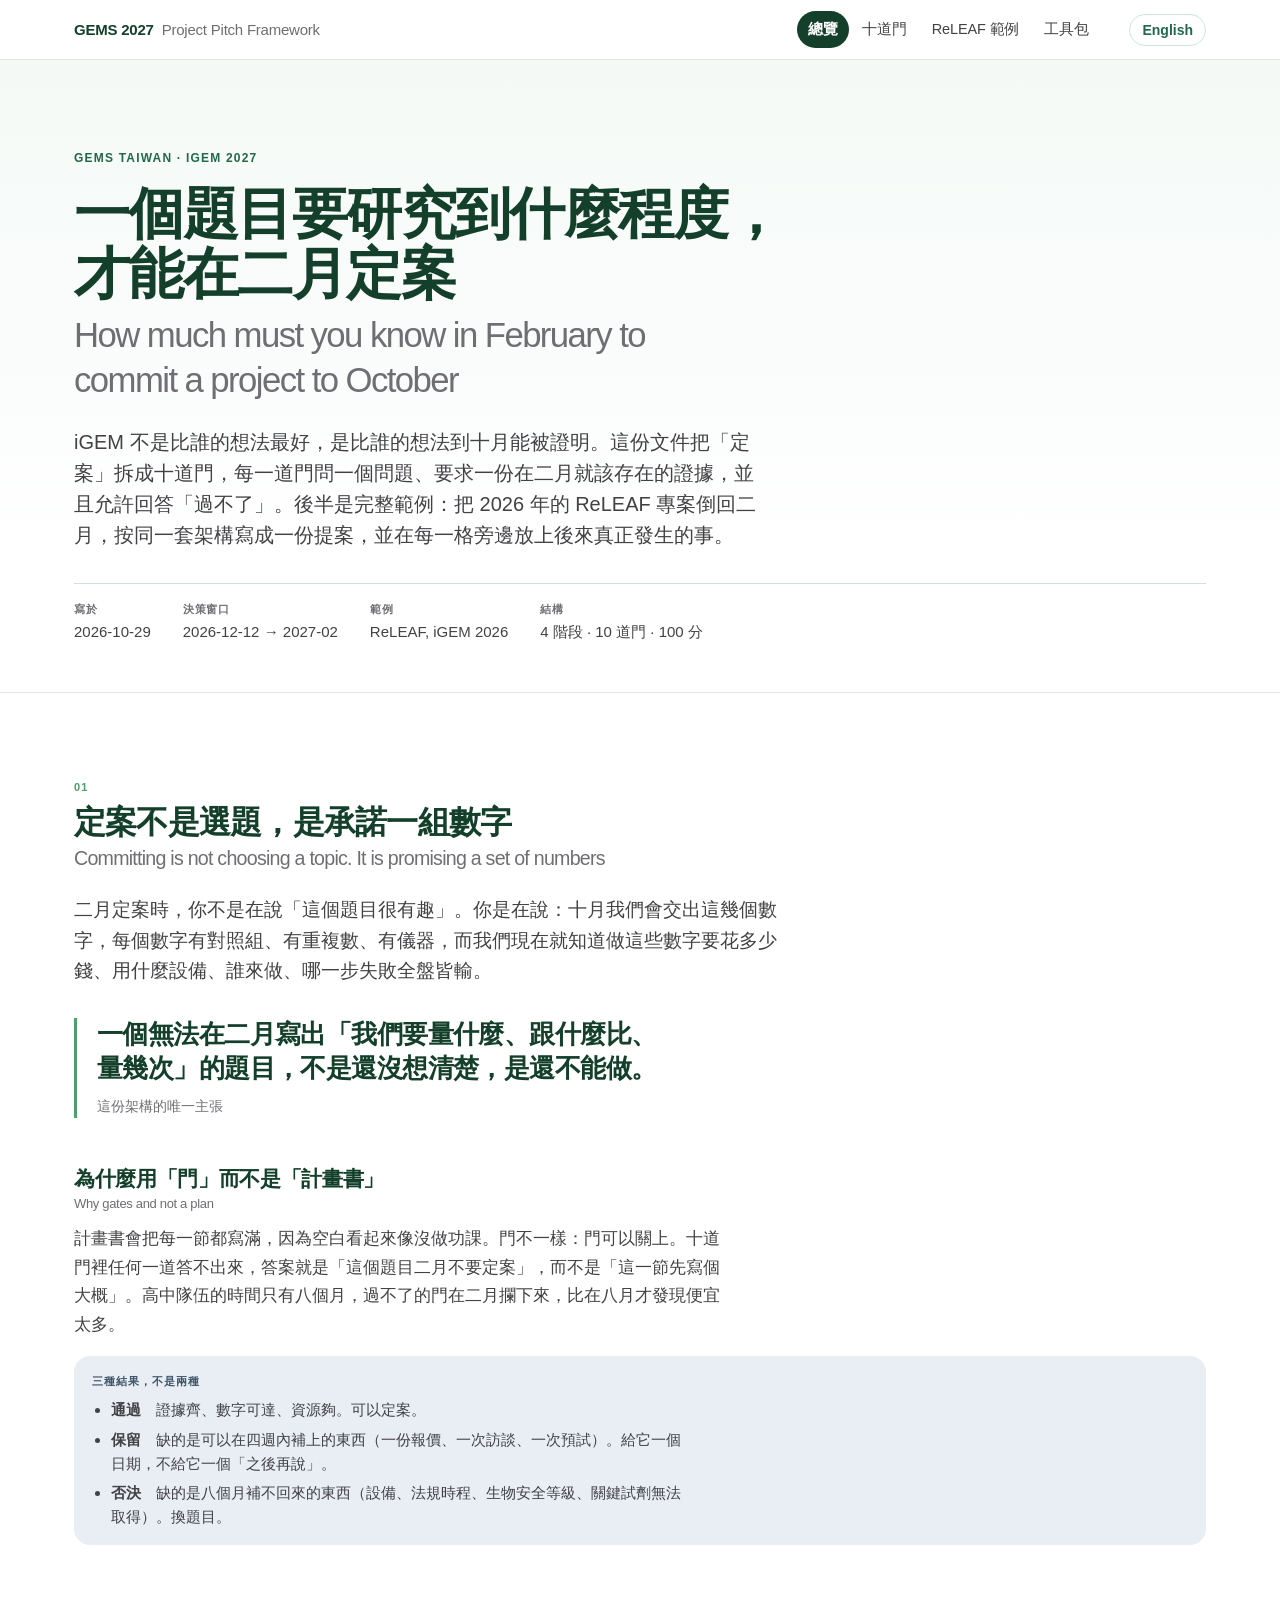
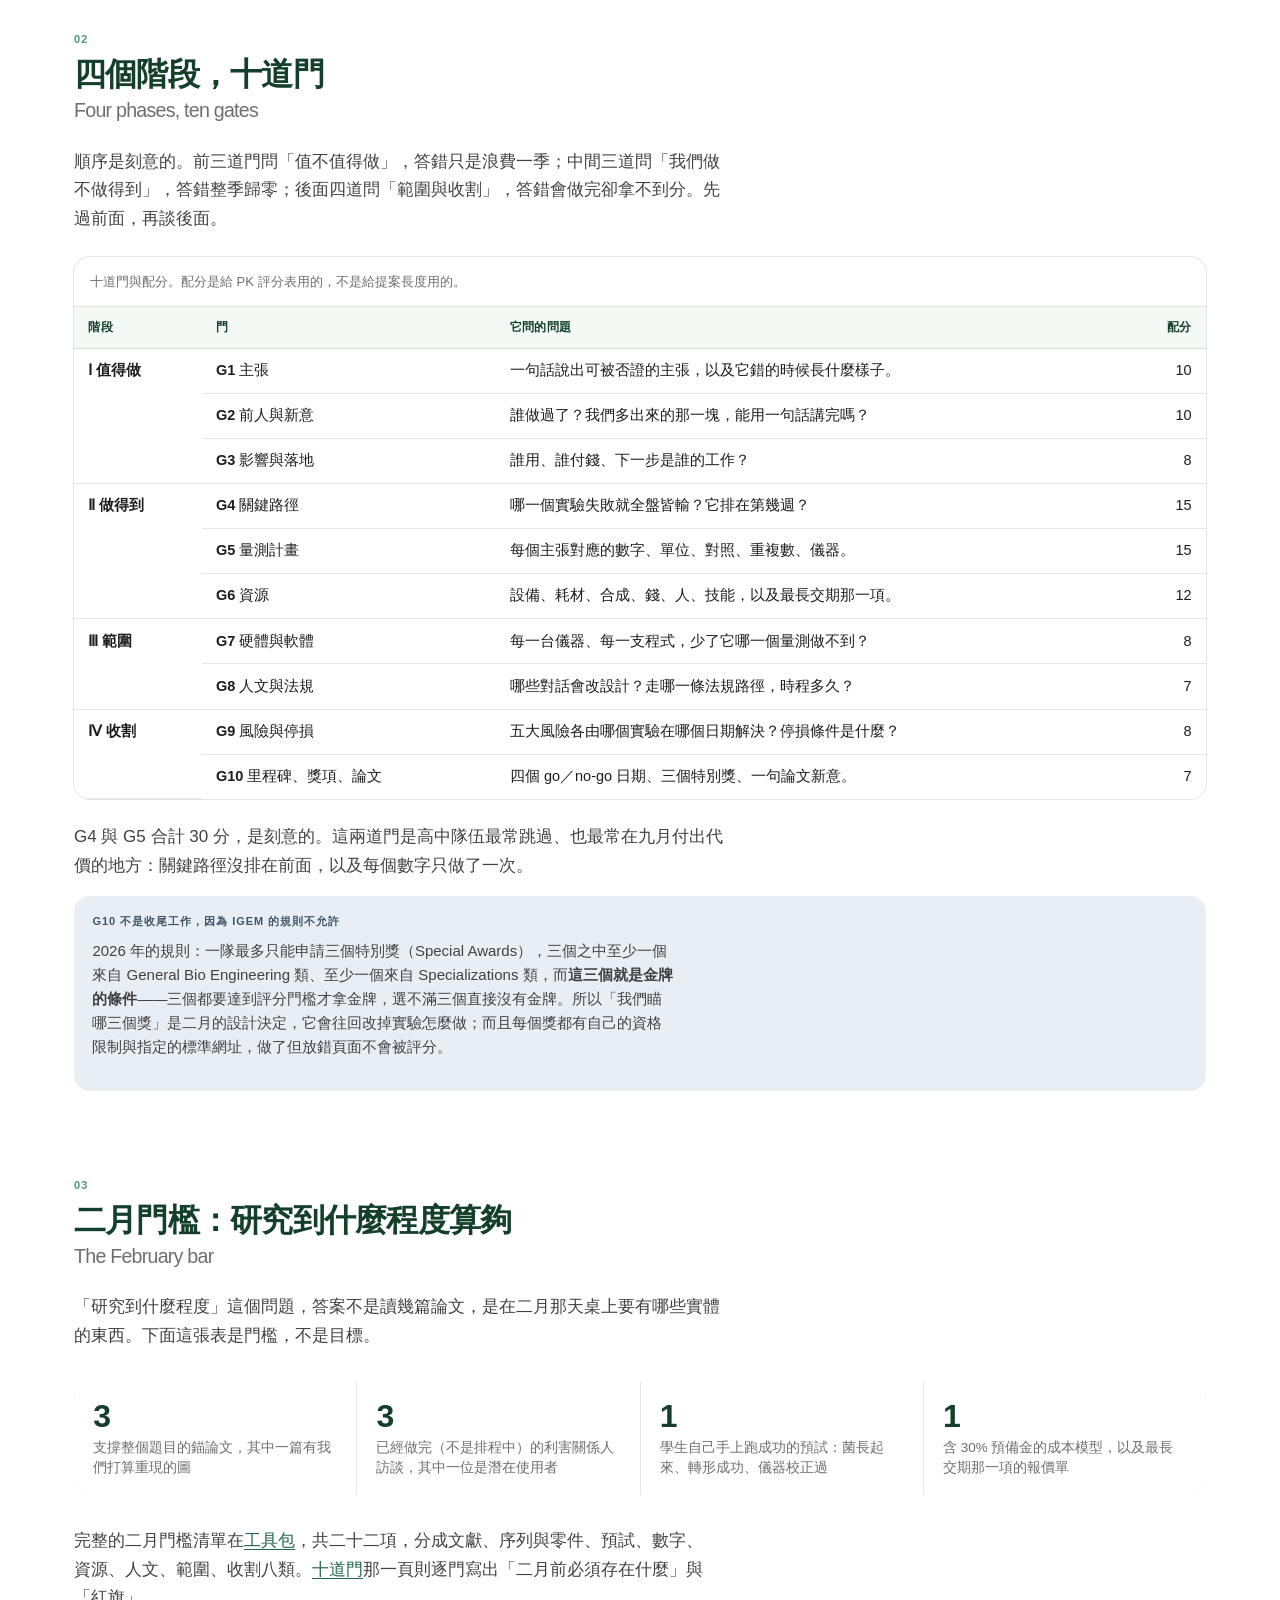
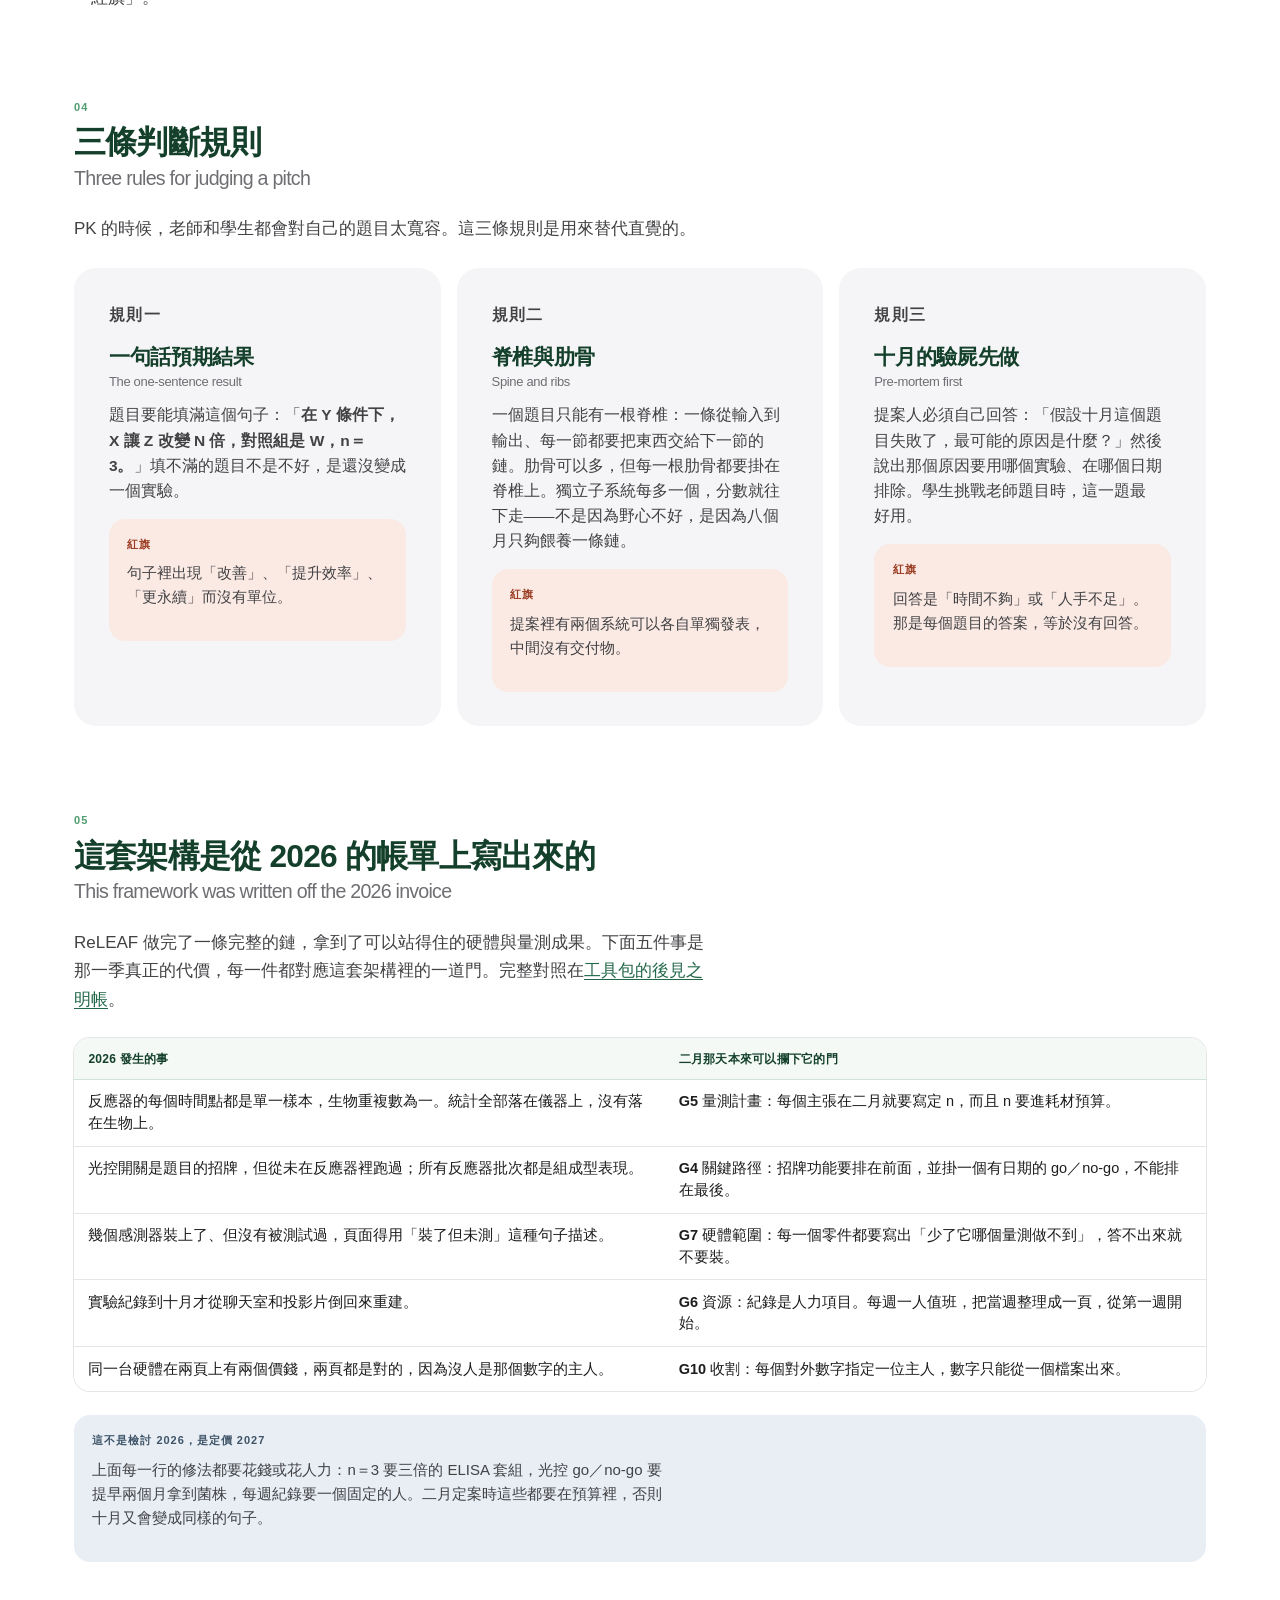
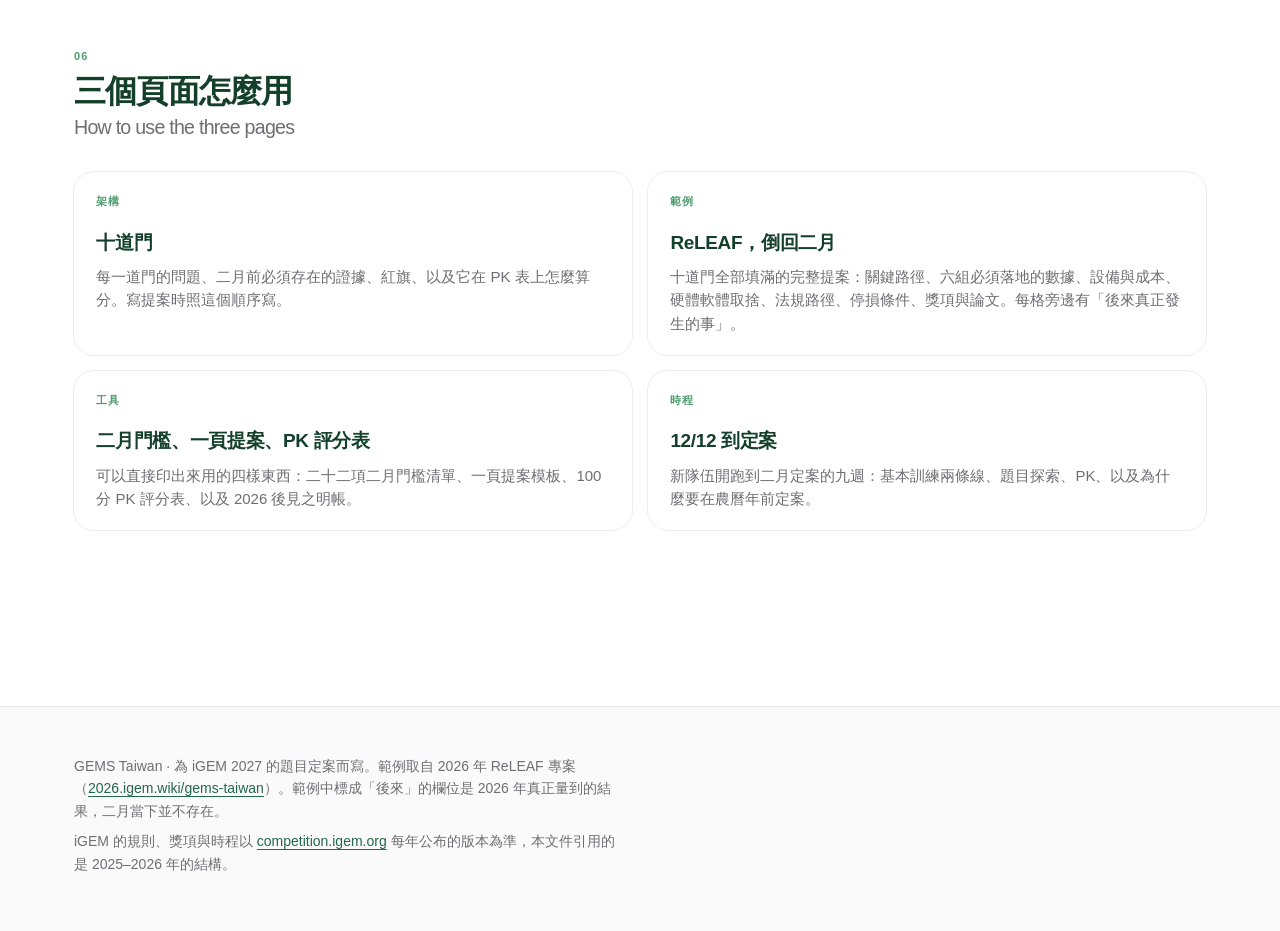
==== index.html @ be0446b2 "A ten-gate framework for committing an iGEM project in February Four phases, ten gates, 100 points. " ====
<!DOCTYPE html>
<html lang="zh-Hant" data-lang="zh">
<head>
<meta charset="utf-8">
<meta name="viewport" content="width=device-width, initial-scale=1">
<title>2027 GEMS Project Pitch Framework</title>
<meta name="description" content="A ten-gate framework for deciding which iGEM project a team locks in February, with the 2026 ReLEAF project worked through it end to end. 十道門的題目評估架構，附 ReLEAF 完整範例。">
<link rel="stylesheet" href="assets/css/app.css">
</head>
<body>

<header class="bar">
  <div class="bar__in">
    <a class="bar__home" href="./"><b>GEMS 2027</b> <i>Project Pitch Framework</i></a>
    <nav class="bar__nav" aria-label="Sections">
      <a href="./" aria-current="page"><span class="l-zh">總覽</span><span class="l-en">Overview</span></a>
      <a href="framework/"><span class="l-zh">十道門</span><span class="l-en">The gates</span></a>
      <a href="releaf/"><span class="l-zh">ReLEAF 範例</span><span class="l-en">Worked example</span></a>
      <a href="toolkit/"><span class="l-zh">工具包</span><span class="l-en">Toolkit</span></a>
    </nav>
    <button class="bar__lang" type="button" data-lang-btn>English</button>
  </div>
</header>

<section class="hero">
  <div class="hero__in">
    <p class="eyebrow">GEMS Taiwan · iGEM 2027</p>
    <h1 class="bi">
      <span class="zh">一個題目要研究到什麼程度，才能在二月定案</span>
      <span class="en">How much must you know in February to commit a project to October</span>
    </h1>
    <p class="hero__lede l-zh">iGEM 不是比誰的想法最好，是比誰的想法到十月能被證明。這份文件把「定案」拆成十道門，每一道門問一個問題、要求一份在二月就該存在的證據，並且允許回答「過不了」。後半是完整範例：把 2026 年的 ReLEAF 專案倒回二月，按同一套架構寫成一份提案，並在每一格旁邊放上後來真正發生的事。</p>
    <p class="hero__lede l-en">iGEM is not won by the best idea. It is won by the idea that can still be proved in October. This document breaks the February commitment into ten gates. Each gate asks one question, demands one piece of evidence that must already exist, and is allowed to return a no. The second half is a worked example: the 2026 ReLEAF project wound back to February, written as a proposal against this framework, with what actually happened set beside each answer.</p>
    <ul class="hero__meta">
      <li><b><span class="l-zh">寫於</span><span class="l-en">Written</span></b><span>2026-10-29</span></li>
      <li><b><span class="l-zh">決策窗口</span><span class="l-en">Decision window</span></b><span><span class="l-zh">2026-12-12 → 2027-02</span><span class="l-en">12 Dec 2026 → Feb 2027</span></span></li>
      <li><b><span class="l-zh">範例</span><span class="l-en">Worked on</span></b><span>ReLEAF, iGEM 2026</span></li>
      <li><b><span class="l-zh">結構</span><span class="l-en">Structure</span></b><span><span class="l-zh">4 階段 · 10 道門 · 100 分</span><span class="l-en">4 phases · 10 gates · 100 points</span></span></li>
    </ul>
  </div>
</section>

<main class="wrap secs">

  <!-- ====================================================== 1 THE THESIS == -->
  <section class="sec" id="thesis">
    <h2 class="bi"><span class="num">01</span>
      <span class="zh">定案不是選題，是承諾一組數字</span>
      <span class="en">Committing is not choosing a topic. It is promising a set of numbers</span>
    </h2>

    <p class="lede l-zh">二月定案時，你不是在說「這個題目很有趣」。你是在說：十月我們會交出這幾個數字，每個數字有對照組、有重複數、有儀器，而我們現在就知道做這些數字要花多少錢、用什麼設備、誰來做、哪一步失敗全盤皆輸。</p>
    <p class="lede l-en">When you commit in February you are not saying "this topic is interesting". You are saying: in October we will hand over these numbers, each with a control, a replicate count and a named instrument, and we already know what they cost, which equipment they need, who runs them, and which single step takes the whole project down if it fails.</p>

    <div class="pull">
      <p class="l-zh">一個無法在二月寫出「我們要量什麼、跟什麼比、量幾次」的題目，不是還沒想清楚，是還不能做。</p>
      <p class="l-en">A project that cannot state in February what it will measure, against what control, and how many times, is not an unfinished idea. It is an idea that cannot yet be started.</p>
      <cite><span class="l-zh">這份架構的唯一主張</span><span class="l-en">The one claim this framework makes</span></cite>
    </div>

    <h3 class="bi"><span class="zh">為什麼用「門」而不是「計畫書」</span><span class="en">Why gates and not a plan</span></h3>
    <p class="l-zh">計畫書會把每一節都寫滿，因為空白看起來像沒做功課。門不一樣：門可以關上。十道門裡任何一道答不出來，答案就是「這個題目二月不要定案」，而不是「這一節先寫個大概」。高中隊伍的時間只有八個月，過不了的門在二月攔下來，比在八月才發現便宜太多。</p>
    <p class="l-en">A plan document fills every heading, because a blank looks like homework not done. A gate can close. If any one of the ten has no answer, the answer is "do not commit this project in February", not "leave that section vague for now". A high-school team has eight working months. A gate that fails in February is far cheaper than the same gate failing in August.</p>

    <div class="box box--note">
      <h5><span class="l-zh">三種結果，不是兩種</span><span class="l-en">Three outcomes, not two</span></h5>
      <ul>
        <li class="l-zh"><b>通過</b>　證據齊、數字可達、資源夠。可以定案。</li>
        <li class="l-zh"><b>保留</b>　缺的是可以在四週內補上的東西（一份報價、一次訪談、一次預試）。給它一個日期，不給它一個「之後再說」。</li>
        <li class="l-zh"><b>否決</b>　缺的是八個月補不回來的東西（設備、法規時程、生物安全等級、關鍵試劑無法取得）。換題目。</li>
        <li class="l-en"><b>Pass.</b> Evidence in hand, numbers reachable, resources sufficient. Commit it.</li>
        <li class="l-en"><b>Hold.</b> What is missing can be closed in four weeks: a quote, an interview, a pilot run. Give it a date, never a "we will sort that out later".</li>
        <li class="l-en"><b>Reject.</b> What is missing cannot be closed in eight months: equipment, a regulatory clock, a biosafety level, a reagent nobody will sell you. Change the project.</li>
      </ul>
    </div>
  </section>

  <!-- ======================================================== 2 GATE MAP == -->
  <section class="sec" id="map">
    <h2 class="bi"><span class="num">02</span>
      <span class="zh">四個階段，十道門</span>
      <span class="en">Four phases, ten gates</span>
    </h2>

    <p class="l-zh">順序是刻意的。前三道門問「值不值得做」，答錯只是浪費一季；中間三道問「我們做不做得到」，答錯整季歸零；後面四道問「範圍與收割」，答錯會做完卻拿不到分。先過前面，再談後面。</p>
    <p class="l-en">The order is deliberate. The first three gates ask whether the project is worth doing; getting them wrong costs a season of interest. The middle three ask whether this team can actually do it; getting them wrong costs the season itself. The last four are scope and harvest; getting them wrong means finishing the work and scoring nothing for it.</p>

    <div class="tw">
      <table>
        <caption><span class="l-zh">十道門與配分。配分是給 PK 評分表用的，不是給提案長度用的。</span><span class="l-en">The ten gates and their weights. The weights are for the PK scorecard, not for how long each section should be.</span></caption>
        <thead>
          <tr>
            <th><span class="l-zh">階段</span><span class="l-en">Phase</span></th>
            <th><span class="l-zh">門</span><span class="l-en">Gate</span></th>
            <th><span class="l-zh">它問的問題</span><span class="l-en">The question it asks</span></th>
            <th class="num-c"><span class="l-zh">配分</span><span class="l-en">Weight</span></th>
          </tr>
        </thead>
        <tbody>
          <tr><td rowspan="3" class="nowrap"><b><span class="l-zh">Ⅰ 值得做</span><span class="l-en">Ⅰ Worth doing</span></b></td>
              <td class="nowrap"><b>G1</b> <span class="l-zh">主張</span><span class="l-en">The claim</span></td>
              <td><span class="l-zh">一句話說出可被否證的主張，以及它錯的時候長什麼樣子。</span><span class="l-en">One falsifiable sentence, and what it looks like when it is wrong.</span></td><td class="num-c">10</td></tr>
          <tr><td class="nowrap"><b>G2</b> <span class="l-zh">前人與新意</span><span class="l-en">Prior art</span></td>
              <td><span class="l-zh">誰做過了？我們多出來的那一塊，能用一句話講完嗎？</span><span class="l-en">Who has done this? Can the increment be said in one sentence?</span></td><td class="num-c">10</td></tr>
          <tr><td class="nowrap"><b>G3</b> <span class="l-zh">影響與落地</span><span class="l-en">Impact</span></td>
              <td><span class="l-zh">誰用、誰付錢、下一步是誰的工作？</span><span class="l-en">Who uses it, who pays, and whose job is the next step?</span></td><td class="num-c">8</td></tr>

          <tr><td rowspan="3" class="nowrap"><b><span class="l-zh">Ⅱ 做得到</span><span class="l-en">Ⅱ Can we do it</span></b></td>
              <td class="nowrap"><b>G4</b> <span class="l-zh">關鍵路徑</span><span class="l-en">Critical path</span></td>
              <td><span class="l-zh">哪一個實驗失敗就全盤皆輸？它排在第幾週？</span><span class="l-en">Which single experiment sinks the project, and in which week does it run?</span></td><td class="num-c">15</td></tr>
          <tr><td class="nowrap"><b>G5</b> <span class="l-zh">量測計畫</span><span class="l-en">Measurement</span></td>
              <td><span class="l-zh">每個主張對應的數字、單位、對照、重複數、儀器。</span><span class="l-en">Per claim: the number, the unit, the control, the n, the instrument.</span></td><td class="num-c">15</td></tr>
          <tr><td class="nowrap"><b>G6</b> <span class="l-zh">資源</span><span class="l-en">Resources</span></td>
              <td><span class="l-zh">設備、耗材、合成、錢、人、技能，以及最長交期那一項。</span><span class="l-en">Equipment, consumables, synthesis, money, people, skills, and the longest lead time.</span></td><td class="num-c">12</td></tr>

          <tr><td rowspan="2" class="nowrap"><b><span class="l-zh">Ⅲ 範圍</span><span class="l-en">Ⅲ Scope</span></b></td>
              <td class="nowrap"><b>G7</b> <span class="l-zh">硬體與軟體</span><span class="l-en">Hardware &amp; software</span></td>
              <td><span class="l-zh">每一台儀器、每一支程式，少了它哪一個量測做不到？</span><span class="l-en">For each instrument and each program: which measurement is impossible without it?</span></td><td class="num-c">8</td></tr>
          <tr><td class="nowrap"><b>G8</b> <span class="l-zh">人文與法規</span><span class="l-en">Practices &amp; law</span></td>
              <td><span class="l-zh">哪些對話會改設計？走哪一條法規路徑，時程多久？</span><span class="l-en">Which conversations will change the design? Which regulatory route, and how long is its clock?</span></td><td class="num-c">7</td></tr>

          <tr><td rowspan="2" class="nowrap"><b><span class="l-zh">Ⅳ 收割</span><span class="l-en">Ⅳ Harvest</span></b></td>
              <td class="nowrap"><b>G9</b> <span class="l-zh">風險與停損</span><span class="l-en">Risk &amp; kill</span></td>
              <td><span class="l-zh">五大風險各由哪個實驗在哪個日期解決？停損條件是什麼？</span><span class="l-en">Which experiment resolves each of the top five risks, on what date? What are the kill criteria?</span></td><td class="num-c">8</td></tr>
          <tr><td class="nowrap"><b>G10</b> <span class="l-zh">里程碑、獎項、論文</span><span class="l-en">Milestones, prizes, paper</span></td>
              <td><span class="l-zh">四個 go／no-go 日期、三個特別獎、一句論文新意。</span><span class="l-en">Four go/no-go dates, three special prizes, one novelty sentence for the paper.</span></td><td class="num-c">7</td></tr>
        </tbody>
      </table>
    </div>

    <p class="l-zh">G4 與 G5 合計 30 分，是刻意的。這兩道門是高中隊伍最常跳過、也最常在九月付出代價的地方：關鍵路徑沒排在前面，以及每個數字只做了一次。</p>
    <p class="l-en">G4 and G5 carry 30 points between them, on purpose. They are the two gates a high-school team most often skips and most often pays for in September: the critical path scheduled late, and every number measured once.</p>

    <div class="box box--note">
      <h5><span class="l-zh">G10 不是收尾工作，因為 iGEM 的規則不允許</span><span class="l-en">G10 is not a tidying-up job, because the rules do not allow it</span></h5>
      <p class="l-zh">2026 年的規則：一隊最多只能申請三個特別獎（Special Awards），三個之中至少一個來自 General Bio Engineering 類、至少一個來自 Specializations 類，而<b>這三個就是金牌的條件</b>——三個都要達到評分門檻才拿金牌，選不滿三個直接沒有金牌。所以「我們瞄哪三個獎」是二月的設計決定，它會往回改掉實驗怎麼做；而且每個獎都有自己的資格限制與指定的標準網址，做了但放錯頁面不會被評分。</p>
      <p class="l-en">The 2026 rule: a team may apply for at most three Special Awards, at least one from General Bio Engineering and at least one from Specializations, and <b>those three are the Gold medal criterion</b> — all three must meet the performance standard, and selecting fewer than three means no Gold. So "which three are we aiming at" is a February design decision that reaches back into how the experiments run. Each award also has its own eligibility rules and its own designated Standard URL; work filed on the wrong page is not evaluated.</p>
    </div>
  </section>

  <!-- ==================================================== 3 FEBRUARY BAR == -->
  <section class="sec" id="bar">
    <h2 class="bi"><span class="num">03</span>
      <span class="zh">二月門檻：研究到什麼程度算夠</span>
      <span class="en">The February bar</span>
    </h2>

    <p class="l-zh">「研究到什麼程度」這個問題，答案不是讀幾篇論文，是在二月那天桌上要有哪些實體的東西。下面這張表是門檻，不是目標。</p>
    <p class="l-en">"How much research is enough" is not answered in papers read. It is answered by what is physically on the table on the day of the decision. The list below is a floor, not a target.</p>

    <div class="stats" style="--n:4">
      <div class="stat"><b>3</b><span class="l-zh">支撐整個題目的錨論文，其中一篇有我們打算重現的圖</span><span class="l-en">anchor papers the project stands on, one of them with a figure you intend to reproduce</span></div>
      <div class="stat"><b>3</b><span class="l-zh">已經做完（不是排程中）的利害關係人訪談，其中一位是潛在使用者</span><span class="l-en">stakeholder conversations already done, not scheduled, one of them a potential user</span></div>
      <div class="stat"><b>1</b><span class="l-zh">學生自己手上跑成功的預試：菌長起來、轉形成功、儀器校正過</span><span class="l-en">pilot the students ran themselves: the chassis grew, a transformation worked, an instrument was calibrated</span></div>
      <div class="stat"><b>1</b><span class="l-zh">含 30% 預備金的成本模型，以及最長交期那一項的報價單</span><span class="l-en">cost model with 30% contingency, plus a quote for the longest-lead item</span></div>
    </div>

    <p class="l-zh">完整的二月門檻清單在<a href="toolkit/#feb">工具包</a>，共二十二項，分成文獻、序列與零件、預試、數字、資源、人文、範圍、收割八類。<a href="framework/">十道門</a>那一頁則逐門寫出「二月前必須存在什麼」與「紅旗」。</p>
    <p class="l-en">The full bar — twenty-two items under literature, sequences and parts, pilot work, numbers, resources, practices, scope and harvest — is in the <a href="toolkit/#feb">toolkit</a>. <a href="framework/">The gates</a> page states, gate by gate, what must exist by February and which answers are red flags.</p>
  </section>

  <!-- ======================================================= 4 THE RULES == -->
  <section class="sec" id="rules">
    <h2 class="bi"><span class="num">04</span>
      <span class="zh">三條判斷規則</span>
      <span class="en">Three rules for judging a pitch</span>
    </h2>

    <p class="l-zh">PK 的時候，老師和學生都會對自己的題目太寬容。這三條規則是用來替代直覺的。</p>
    <p class="l-en">At the PK everyone is too kind to their own project. These three rules stand in for instinct.</p>

    <div class="cards cards--3">
      <div class="card">
        <p class="card__k"><span class="l-zh">規則一</span><span class="l-en">Rule one</span></p>
        <h3 class="bi"><span class="zh">一句話預期結果</span><span class="en">The one-sentence result</span></h3>
        <p class="l-zh">題目要能填滿這個句子：「<b>在 Y 條件下，X 讓 Z 改變 N 倍，對照組是 W，n＝3。</b>」填不滿的題目不是不好，是還沒變成一個實驗。</p>
        <p class="l-en">The project must fill this sentence: "<b>Under condition Y, X changes Z by N-fold against control W, with n = 3.</b>" A project that cannot fill it is not a bad project. It is not yet an experiment.</p>
        <div class="box box--flag">
          <h5><span class="l-zh">紅旗</span><span class="l-en">Red flag</span></h5>
          <p class="l-zh">句子裡出現「改善」、「提升效率」、「更永續」而沒有單位。</p>
          <p class="l-en">The sentence contains "improve", "more efficient" or "more sustainable" and no unit.</p>
        </div>
      </div>

      <div class="card">
        <p class="card__k"><span class="l-zh">規則二</span><span class="l-en">Rule two</span></p>
        <h3 class="bi"><span class="zh">脊椎與肋骨</span><span class="en">Spine and ribs</span></h3>
        <p class="l-zh">一個題目只能有一根脊椎：一條從輸入到輸出、每一節都要把東西交給下一節的鏈。肋骨可以多，但每一根肋骨都要掛在脊椎上。獨立子系統每多一個，分數就往下走——不是因為野心不好，是因為八個月只夠餵養一條鏈。</p>
        <p class="l-en">A project gets one spine: a chain from input to output where every link must hand a real output to the next. Ribs can be many, but every rib hangs off the spine. Each additional independent subsystem lowers the score — not because ambition is bad, but because eight months feed one chain.</p>
        <div class="box box--flag">
          <h5><span class="l-zh">紅旗</span><span class="l-en">Red flag</span></h5>
          <p class="l-zh">提案裡有兩個系統可以各自單獨發表，中間沒有交付物。</p>
          <p class="l-en">Two subsystems in the pitch could each be published alone, with no handover between them.</p>
        </div>
      </div>

      <div class="card">
        <p class="card__k"><span class="l-zh">規則三</span><span class="l-en">Rule three</span></p>
        <h3 class="bi"><span class="zh">十月的驗屍先做</span><span class="en">Pre-mortem first</span></h3>
        <p class="l-zh">提案人必須自己回答：「假設十月這個題目失敗了，最可能的原因是什麼？」然後說出那個原因要用哪個實驗、在哪個日期排除。學生挑戰老師題目時，這一題最好用。</p>
        <p class="l-en">The proposer answers, in their own words: "Suppose this project has failed by October. What is the most likely reason?" Then names the experiment that rules that reason out, and its date. This is the sharpest question a student can put to an instructor's project.</p>
        <div class="box box--flag">
          <h5><span class="l-zh">紅旗</span><span class="l-en">Red flag</span></h5>
          <p class="l-zh">回答是「時間不夠」或「人手不足」。那是每個題目的答案，等於沒有回答。</p>
          <p class="l-en">The answer is "not enough time" or "not enough people". That is every project's answer, so it is not an answer.</p>
        </div>
      </div>
    </div>
  </section>

  <!-- ==================================================== 5 WHAT 2026 SAYS -->
  <section class="sec" id="lessons">
    <h2 class="bi"><span class="num">05</span>
      <span class="zh">這套架構是從 2026 的帳單上寫出來的</span>
      <span class="en">This framework was written off the 2026 invoice</span>
    </h2>

    <p class="l-zh">ReLEAF 做完了一條完整的鏈，拿到了可以站得住的硬體與量測成果。下面五件事是那一季真正的代價，每一件都對應這套架構裡的一道門。完整對照在<a href="toolkit/#hindsight">工具包的後見之明帳</a>。</p>
    <p class="l-en">ReLEAF finished a complete chain and came away with hardware and measurement work that stands up. The five items below are what that season actually cost, and each one maps onto a gate. The full ledger is in the <a href="toolkit/#hindsight">toolkit</a>.</p>

    <div class="tw">
      <table>
        <thead>
          <tr>
            <th><span class="l-zh">2026 發生的事</span><span class="l-en">What happened in 2026</span></th>
            <th><span class="l-zh">二月那天本來可以攔下它的門</span><span class="l-en">The gate that would have caught it in February</span></th>
          </tr>
        </thead>
        <tbody>
          <tr><td><span class="l-zh">反應器的每個時間點都是單一樣本，生物重複數為一。統計全部落在儀器上，沒有落在生物上。</span><span class="l-en">Every reactor time point was a single sample. The statistics live on the instrument, not on the biology.</span></td>
              <td><b>G5</b> <span class="l-zh">量測計畫：每個主張在二月就要寫定 n，而且 n 要進耗材預算。</span><span class="l-en">Measurement: fix n per claim in February, and put that n into the consumables budget.</span></td></tr>
          <tr><td><span class="l-zh">光控開關是題目的招牌，但從未在反應器裡跑過；所有反應器批次都是組成型表現。</span><span class="l-en">The light switch was the headline, and it never ran in the reactor. Every reactor batch was constitutive.</span></td>
              <td><b>G4</b> <span class="l-zh">關鍵路徑：招牌功能要排在前面，並掛一個有日期的 go／no-go，不能排在最後。</span><span class="l-en">Critical path: the headline function goes early with a dated go/no-go, never last.</span></td></tr>
          <tr><td><span class="l-zh">幾個感測器裝上了、但沒有被測試過，頁面得用「裝了但未測」這種句子描述。</span><span class="l-en">Several sensors were fitted and never tested, and the pages had to say "fitted, not tested".</span></td>
              <td><b>G7</b> <span class="l-zh">硬體範圍：每一個零件都要寫出「少了它哪個量測做不到」，答不出來就不要裝。</span><span class="l-en">Hardware scope: every component states which measurement is impossible without it. No answer, no part.</span></td></tr>
          <tr><td><span class="l-zh">實驗紀錄到十月才從聊天室和投影片倒回來重建。</span><span class="l-en">The notebook was reconstructed in October out of chat logs and slide decks.</span></td>
              <td><b>G6</b> <span class="l-zh">資源：紀錄是人力項目。每週一人值班，把當週整理成一頁，從第一週開始。</span><span class="l-en">Resources: record-keeping is a staffed role. One person a week turns that week into one page, from week one.</span></td></tr>
          <tr><td><span class="l-zh">同一台硬體在兩頁上有兩個價錢，兩頁都是對的，因為沒人是那個數字的主人。</span><span class="l-en">The same hardware carried two prices on two pages. Both were defensible, because no one owned the number.</span></td>
              <td><b>G10</b> <span class="l-zh">收割：每個對外數字指定一位主人，數字只能從一個檔案出來。</span><span class="l-en">Harvest: every published number gets one owner and one source file.</span></td></tr>
        </tbody>
      </table>
    </div>

    <div class="box box--note">
      <h5><span class="l-zh">這不是檢討 2026，是定價 2027</span><span class="l-en">Not a post-mortem, a price list</span></h5>
      <p class="l-zh">上面每一行的修法都要花錢或花人力：n＝3 要三倍的 ELISA 套組，光控 go／no-go 要提早兩個月拿到菌株，每週紀錄要一個固定的人。二月定案時這些都要在預算裡，否則十月又會變成同樣的句子。</p>
      <p class="l-en">Every fix above costs money or people: n = 3 triples the ELISA kits, an early light-gate go/no-go needs the strain two months sooner, a weekly record needs a named person. Those costs belong in the February budget, or October writes the same sentences again.</p>
    </div>
  </section>

  <!-- ========================================================== 6 WHERE == -->
  <section class="sec" id="use">
    <h2 class="bi"><span class="num">06</span>
      <span class="zh">三個頁面怎麼用</span>
      <span class="en">How to use the three pages</span>
    </h2>

    <div class="idx">
      <a href="framework/">
        <p class="k"><span class="l-zh">架構</span><span class="l-en">Framework</span></p>
        <p class="t"><span class="l-zh">十道門</span><span class="l-en">The ten gates</span></p>
        <p class="d"><span class="l-zh">每一道門的問題、二月前必須存在的證據、紅旗、以及它在 PK 表上怎麼算分。寫提案時照這個順序寫。</span><span class="l-en">Per gate: the question, the evidence that must already exist in February, the red flags, and how it scores at the PK. Write a pitch in this order.</span></p>
      </a>
      <a href="releaf/">
        <p class="k"><span class="l-zh">範例</span><span class="l-en">Worked example</span></p>
        <p class="t"><span class="l-zh">ReLEAF，倒回二月</span><span class="l-en">ReLEAF, wound back to February</span></p>
        <p class="d"><span class="l-zh">十道門全部填滿的完整提案：關鍵路徑、六組必須落地的數據、設備與成本、硬體軟體取捨、法規路徑、停損條件、獎項與論文。每格旁邊有「後來真正發生的事」。</span><span class="l-en">All ten gates filled: critical path, the six data sets that must land, equipment and cost, hardware and software trade-offs, the regulatory route, kill criteria, prizes and paper. Each answer sits beside what actually happened.</span></p>
      </a>
      <a href="toolkit/">
        <p class="k"><span class="l-zh">工具</span><span class="l-en">Toolkit</span></p>
        <p class="t"><span class="l-zh">二月門檻、一頁提案、PK 評分表</span><span class="l-en">The bar, the one-pager, the scorecard</span></p>
        <p class="d"><span class="l-zh">可以直接印出來用的四樣東西：二十二項二月門檻清單、一頁提案模板、100 分 PK 評分表、以及 2026 後見之明帳。</span><span class="l-en">Four printable things: the twenty-two-item February bar, the one-page pitch template, the 100-point PK scorecard, and the 2026 hindsight ledger.</span></p>
      </a>
      <a href="toolkit/#calendar">
        <p class="k"><span class="l-zh">時程</span><span class="l-en">Calendar</span></p>
        <p class="t"><span class="l-zh">12/12 到定案</span><span class="l-en">12 Dec to commitment</span></p>
        <p class="d"><span class="l-zh">新隊伍開跑到二月定案的九週：基本訓練兩條線、題目探索、PK、以及為什麼要在農曆年前定案。</span><span class="l-en">The nine weeks from kick-off to commitment: two training tracks, project exploration, the PK, and why the decision lands before Lunar New Year.</span></p>
      </a>
    </div>
  </section>

</main>

<footer class="foot">
  <div class="foot__in">
    <p class="l-zh">GEMS Taiwan · 為 iGEM 2027 的題目定案而寫。範例取自 2026 年 ReLEAF 專案（<a href="https://2026.igem.wiki/gems-taiwan/">2026.igem.wiki/gems-taiwan</a>）。範例中標成「後來」的欄位是 2026 年真正量到的結果，二月當下並不存在。</p>
    <p class="l-en">GEMS Taiwan. Written for the iGEM 2027 project decision. The worked example is the 2026 ReLEAF project (<a href="https://2026.igem.wiki/gems-taiwan/">2026.igem.wiki/gems-taiwan</a>). Columns marked "what happened" hold results measured later in 2026; none of them existed in February.</p>
    <p><span class="l-zh">iGEM 的規則、獎項與時程以 </span><span class="l-en">iGEM rules, prizes and deadlines change between seasons: check </span><a href="https://competition.igem.org/">competition.igem.org</a><span class="l-zh"> 每年公布的版本為準，本文件引用的是 2025–2026 年的結構。</span><span class="l-en"> for the current season. What is cited here is the 2025–2026 structure.</span></p>
  </div>
</footer>

<script src="assets/js/app.js"></script>
</body>
</html>
---- assets/css/app.css ----
/* =============================================================================
   2027 GEMS Project Pitch Framework
   -----------------------------------------------------------------------------
   The ReLEAF wiki's visual language, reduced to one stylesheet: leaf green on
   white, Inter worked on its optical-size axis, hairline cards instead of
   drop-shadowed panels, and the frosted segmented control from the Engagement
   pages. Palette values are copied verbatim from the live wiki's tokens.css so
   the two sites match to the pixel.

   Two languages share one document. Prose and table cells are duplicated into
   .l-zh / .l-en and one of them is hidden; headings keep both, the inactive one
   demoted to a small grey subtitle under the active one. Nothing about the
   layout changes when the language does.
   ========================================================================== */

@font-face {
  font-family: "Inter";
  font-style: normal;
  font-weight: 100 900;
  font-display: swap;
  src: url("https://static.igem.wiki/teams/6072/wiki/site/inter-variable-site.woff2") format("woff2"),
       url("https://static.igem.wiki/teams/6072/wiki/site/inter-variable-site.ttf") format("truetype");
}

:root {
  --white: #fff;
  --gray-50: #fafafa;
  --gray-100: #f5f5f5;
  --gray-200: #e5e5e5;
  --gray-300: #d4d4d4;
  --gray-400: #a3a3a3;
  --gray-500: #6b6b6b;
  --gray-600: #525252;
  --gray-700: #404040;
  --black: #171717;

  --leaf-900: #14402b;
  --leaf-700: #23684a;
  --leaf-500: #4f9c6f;
  --leaf-200: #cfe4d8;
  --leaf-100: #e3f0e8;
  --leaf-50: #f4f9f6;

  --amber-700: #92610c;
  --amber-100: #fdf3dc;
  --rust-700: #9a3d22;
  --rust-100: #fbeae4;
  --slate-700: #3f5468;
  --slate-100: #e8eef4;

  --ink: #1d1d1f;
  --ink-2: #424245;
  --ink-3: #6e6e73;
  --well: #f5f5f7;
  --lwell: color-mix(in srgb, var(--leaf-700) 5.5%, #fff);

  --font: "Inter", -apple-system, BlinkMacSystemFont, "Segoe UI", Roboto,
          "Helvetica Neue", "PingFang TC", "Noto Sans TC", Arial, sans-serif;
  --mono: ui-monospace, "SF Mono", Menlo, Consolas, monospace;

  --sp-1: .25rem; --sp-2: .5rem; --sp-3: .75rem; --sp-4: 1rem;
  --sp-5: 1.5rem; --sp-6: 2rem; --sp-7: 3rem;
  --sp-8: clamp(3rem, 1.5rem + 5vw, 5.5rem);

  --nav-h: 60px;
  --max: 1180px;
  --measure: 70ch;
  --ease: cubic-bezier(.25, .8, .25, 1);

  /* phase accents: the four phases of the gate sequence */
  --p1: #3f5468; --p2: #23684a; --p3: #8a5a0b; --p4: #7a3b67;
}

*, *::before, *::after { box-sizing: border-box; }

html {
  scroll-behavior: smooth;
  scroll-padding-top: calc(var(--nav-h) + 1.5rem);
  -webkit-text-size-adjust: 100%;
}
@media (prefers-reduced-motion: reduce) { html { scroll-behavior: auto; } }

body {
  margin: 0;
  font-family: var(--font);
  font-size: 1.0625rem;
  line-height: 1.68;
  color: var(--ink);
  background: var(--white);
  -webkit-font-smoothing: antialiased;
  font-variant-numeric: tabular-nums;
}

img, svg { display: block; max-width: 100%; }
a { color: var(--leaf-700); text-underline-offset: .18em; text-decoration-thickness: 1px; }
a:hover { color: var(--leaf-900); }
:focus-visible { outline: 2px solid var(--leaf-700); outline-offset: 3px; border-radius: 3px; }

.vh { position: absolute; width: 1px; height: 1px; margin: -1px; padding: 0;
      overflow: hidden; clip: rect(0 0 0 0); white-space: nowrap; border: 0; }

/* ------------------------------------------------------- LANGUAGE PAIRING -- */

html[data-lang="zh"] .l-en { display: none; }
html[data-lang="en"] .l-zh { display: none; }
/* inline pairs inside a sentence keep their flow */
span.l-zh, span.l-en { }

/* a heading carries both names; the inactive language sits under it, small */
.bi { display: flex; flex-direction: column; gap: .18em; }
.bi > .alt { font-weight: 500; color: var(--ink-3); letter-spacing: -.005em; }
html[data-lang="zh"] .bi > .en { order: 2; font-size: .62em; }
html[data-lang="zh"] .bi > .zh { order: 1; }
html[data-lang="en"] .bi > .zh { order: 2; font-size: .66em; }
html[data-lang="en"] .bi > .en { order: 1; }
html[data-lang="zh"] .bi > .en,
html[data-lang="en"] .bi > .zh { font-weight: 500; color: var(--ink-3); line-height: 1.3; }

/* ------------------------------------------------------------------- NAV -- */

.bar {
  position: sticky; top: 0; z-index: 40;
  height: var(--nav-h);
  background: rgb(255 255 255 / .82);
  -webkit-backdrop-filter: saturate(180%) blur(20px);
          backdrop-filter: saturate(180%) blur(20px);
  border-bottom: 1px solid var(--gray-200);
}
.bar__in {
  display: flex; align-items: center; gap: var(--sp-5);
  max-width: var(--max); height: 100%;
  margin: 0 auto; padding: 0 var(--sp-5);
}
.bar__home {
  display: flex; align-items: center; gap: .5rem;
  font-size: .9375rem; font-weight: 650; letter-spacing: -.015em;
  color: var(--leaf-900); text-decoration: none; white-space: nowrap;
}
.bar__home b { font-weight: 650; }
.bar__home i { font-style: normal; font-weight: 500; color: var(--ink-3); }
.bar__nav { display: flex; gap: .15rem; margin-left: auto; overflow-x: auto; scrollbar-width: none; }
.bar__nav::-webkit-scrollbar { display: none; }
.bar__nav a {
  padding: .4rem .7rem; border-radius: 999px;
  font-size: .9063rem; font-weight: 500; letter-spacing: -.01em;
  color: var(--ink-2); text-decoration: none; white-space: nowrap;
  transition: background .2s, color .2s;
}
.bar__nav a:hover { background: var(--well); color: var(--leaf-900); }
.bar__nav a[aria-current] { background: var(--leaf-900); color: #fff; font-weight: 600; }
.bar__lang {
  flex: none; height: 32px; padding: 0 .75rem; margin-left: .35rem;
  border: 1px solid var(--leaf-200); border-radius: 999px;
  background: none; font: inherit; font-size: .875rem; font-weight: 600;
  line-height: 1; color: var(--leaf-700); cursor: pointer;
  transition: color .2s, background .2s, border-color .2s;
}
.bar__lang:hover { color: var(--leaf-900); background: var(--leaf-50); border-color: var(--leaf-700); }
@media (max-width: 800px) {
  .bar__in { gap: var(--sp-3); padding: 0 var(--sp-4); }
  .bar__home i { display: none; }
  .bar__nav a { padding: .35rem .55rem; font-size: .8438rem; }
}

/* ------------------------------------------------------------------ HERO -- */

.hero { border-bottom: 1px solid var(--gray-200); background: linear-gradient(180deg, var(--leaf-50), #fff 80%); }
.hero__in { max-width: var(--max); margin: 0 auto; padding: var(--sp-8) var(--sp-5) var(--sp-7); }
.eyebrow {
  margin: 0 0 var(--sp-4); font-size: .75rem; font-weight: 600;
  letter-spacing: .1em; text-transform: uppercase; color: var(--leaf-700);
}
.hero h1 {
  margin: 0; max-width: 24ch;
  font-size: clamp(2rem, 1.15rem + 3vw, 3.5rem);
  font-weight: 700; line-height: 1.06; letter-spacing: -.028em; color: var(--leaf-900);
}
.hero h1.bi > .alt, html[data-lang="zh"] .hero h1 > .en, html[data-lang="en"] .hero h1 > .zh { max-width: 30ch; }
.hero__lede {
  margin: var(--sp-5) 0 0; max-width: 62ch;
  font-size: clamp(1.0625rem, .95rem + .45vw, 1.25rem);
  line-height: 1.55; color: var(--ink-2);
}
.hero__meta {
  display: flex; flex-wrap: wrap; gap: var(--sp-2) var(--sp-6);
  margin: var(--sp-6) 0 0; padding: var(--sp-4) 0 0;
  border-top: 1px solid var(--leaf-200); list-style: none;
  font-size: .9375rem; color: var(--ink-2);
}
.hero__meta b {
  display: block; font-size: .6875rem; font-weight: 600;
  letter-spacing: .08em; text-transform: uppercase; color: var(--ink-3);
}

/* ----------------------------------------------------------------- SHELL -- */

.wrap { max-width: var(--max); margin: 0 auto; padding: var(--sp-8) var(--sp-5) var(--sp-8); }
.wrap--narrow { max-width: 56rem; }

.sec { counter-increment: sec; margin: 0 0 var(--sp-8); scroll-margin-top: calc(var(--nav-h) + 2rem); }
.secs { counter-reset: sec; }
.sec > h2 {
  margin: 0 0 var(--sp-5);
  font-size: clamp(1.4375rem, 1.1rem + 1.1vw, 2rem);
  font-weight: 700; line-height: 1.14; letter-spacing: -.024em; color: var(--leaf-900);
}
.sec > h2 .num {
  display: block; margin-bottom: .3rem;
  font-size: .6875rem; font-weight: 600; letter-spacing: .1em;
  text-transform: uppercase; color: var(--leaf-500);
}
.sec h3 {
  margin: var(--sp-7) 0 var(--sp-3);
  font-size: clamp(1.125rem, 1.02rem + .4vw, 1.3125rem);
  font-weight: 650; line-height: 1.25; letter-spacing: -.016em; color: var(--leaf-900);
}
.sec h4 { margin: var(--sp-5) 0 var(--sp-2); font-size: 1.0625rem; font-weight: 650; letter-spacing: -.012em; color: var(--ink); }
.sec > p, .sec > ul, .sec > ol, .sec > h3, .sec > h4 { max-width: var(--measure); }
.sec p { margin: 0 0 var(--sp-4); color: var(--ink-2); text-wrap: pretty; }
.sec ul, .sec ol { margin: 0 0 var(--sp-4); padding-left: 1.25rem; color: var(--ink-2); }
.sec li + li { margin-top: .4rem; }
.sec strong { color: var(--ink); font-weight: 650; }
.lede { font-size: clamp(1.0625rem, 1rem + .3vw, 1.1875rem); line-height: 1.6; color: var(--ink-2); }

/* --------------------------------------------------------- SEGMENTED RAIL -- */

.seg { position: sticky; top: calc(var(--nav-h) + .6rem); z-index: 20;
       display: flex; justify-content: center; margin: 0 0 var(--sp-7); pointer-events: none; }
.seg__track {
  position: relative; display: flex; flex: 0 1 auto; gap: 2px;
  max-width: 100%; padding: 5px; overflow-x: auto; scrollbar-width: none;
  border-radius: 999px; background: rgb(255 255 255 / .84);
  -webkit-backdrop-filter: saturate(180%) blur(20px);
          backdrop-filter: saturate(180%) blur(20px);
  box-shadow: inset 0 0 0 1.5px var(--leaf-900), 0 8px 24px -14px rgb(0 0 0 / .3);
  pointer-events: auto;
}
.seg__track::-webkit-scrollbar { display: none; }
.seg__thumb {
  position: absolute; top: 5px; bottom: 5px; left: 0; width: 0;
  border-radius: 999px; background: var(--leaf-900);
  transition: transform .45s var(--ease), width .45s var(--ease);
}
.seg__btn {
  position: relative; z-index: 1; flex: 0 0 auto;
  padding: .6rem 1.1rem; border: 0; border-radius: 999px; background: none;
  font: inherit; font-size: .9375rem; font-weight: 500; line-height: 1.2;
  letter-spacing: -.012em; color: var(--ink-2); white-space: nowrap; cursor: pointer;
  transition: color .25s ease;
}
.seg__btn:hover { color: var(--leaf-900); }
.seg__btn[aria-selected="true"] { color: #fff; font-weight: 600; }
.seg__track:not(.has-thumb) .seg__btn[aria-selected="true"] { background: var(--leaf-900); }
html:not(.js) .seg { display: none; }
.panel[hidden] { display: none; }
html:not(.js) .panel + .panel { margin-top: var(--sp-8); }
.panel.is-in { animation: pin .5s var(--ease) both; }
@keyframes pin { from { opacity: 0; transform: translateY(12px); } to { opacity: 1; transform: none; } }
@media (max-width: 640px) {
  .seg { padding: 0 var(--sp-4); }
  .seg__track { flex: 1 1 auto; }
  .seg__btn { flex: 1 0 auto; padding: .55rem .7rem; font-size: .8438rem; }
}

/* ----------------------------------------------------------------- CARDS -- */

.card {
  padding: clamp(1.25rem, .9rem + 1.6vw, 2.25rem);
  border-radius: 22px; background: var(--well);
}
.card--white { background: #fff; box-shadow: 0 0 0 1px rgb(0 0 0 / .07), 0 22px 40px -34px rgb(0 0 0 / .35); }
.card--leaf { background: var(--lwell); }
.cards { display: grid; gap: 1rem; margin: var(--sp-5) 0 0; }
@media (min-width: 52rem) {
  .cards--2 { grid-template-columns: repeat(2, minmax(0, 1fr)); }
  .cards--3 { grid-template-columns: repeat(3, minmax(0, 1fr)); }
  .cards--4 { grid-template-columns: repeat(4, minmax(0, 1fr)); }
}
.card h3, .card h4 { margin-top: 0; }
.card p, .card li { max-width: 66ch; font-size: .9688rem; line-height: 1.62; color: var(--ink-2); }
.card > :last-child { margin-bottom: 0; }
.card__k { margin: 0 0 .5rem; font-size: .6875rem; font-weight: 600; letter-spacing: .09em;
           text-transform: uppercase; color: var(--ink-3); }

/* a gate: the unit the framework is built from */
.gate {
  margin: 0 0 1rem; padding: clamp(1.25rem, .9rem + 1.6vw, 2rem) clamp(1.25rem, .9rem + 1.6vw, 2.25rem);
  border-radius: 22px; background: #fff;
  box-shadow: 0 0 0 1px rgb(0 0 0 / .07), 0 22px 40px -34px rgb(0 0 0 / .3);
  border-left: 3px solid var(--pc, var(--leaf-700));
}
.gate__top { display: flex; flex-wrap: wrap; align-items: baseline; gap: .65rem; margin: 0 0 .85rem; }
.gate__id {
  flex: none; padding: .15rem .5rem; border-radius: 6px;
  background: color-mix(in srgb, var(--pc, var(--leaf-700)) 12%, #fff);
  font-size: .75rem; font-weight: 700; letter-spacing: .02em; color: var(--pc, var(--leaf-700));
}
.gate__name { margin: 0; font-size: 1.1875rem; font-weight: 650; line-height: 1.25; letter-spacing: -.018em; color: var(--ink); }
.gate__w { margin-left: auto; font-size: .8125rem; font-weight: 600; color: var(--ink-3); }
.gate__q { margin: 0 0 1rem; max-width: 52ch; font-size: 1.0625rem; font-weight: 550;
           line-height: 1.45; letter-spacing: -.012em; color: var(--leaf-900); }
.ph-1 { --pc: var(--p1); } .ph-2 { --pc: var(--p2); } .ph-3 { --pc: var(--p3); } .ph-4 { --pc: var(--p4); }

/* -------------------------------------------------------- REQUIREMENT BOX -- */

.box { margin: var(--sp-4) 0; padding: 1rem 1.15rem; border-radius: 16px; background: var(--leaf-50); }
.box--flag { background: var(--rust-100); }
.box--note { background: var(--slate-100); }
.box--warn { background: var(--amber-100); }
.box > h5 {
  margin: 0 0 .5rem; font-size: .6875rem; font-weight: 600; letter-spacing: .09em;
  text-transform: uppercase; color: var(--leaf-700);
}
.box--flag > h5 { color: var(--rust-700); }
.box--note > h5 { color: var(--slate-700); }
.box--warn > h5 { color: var(--amber-700); }
.box ul, .box ol { margin: 0; padding-left: 1.15rem; }
.box li, .box p { font-size: .9375rem; line-height: 1.6; color: var(--ink-2); max-width: 70ch; }
.box li + li { margin-top: .35rem; }
.box > :last-child { margin-bottom: 0; }

/* ------------------------------------------------------------------ FOLD -- */

details.fold { margin: var(--sp-4) 0 0; border-top: 1px solid var(--gray-200); }
details.fold > summary {
  display: flex; align-items: center; gap: .5rem; padding: .7rem 0; list-style: none;
  font-size: .9375rem; font-weight: 600; letter-spacing: -.01em; color: var(--leaf-700); cursor: pointer;
}
details.fold > summary::-webkit-details-marker { display: none; }
details.fold > summary::after {
  content: ""; width: .5rem; height: .5rem; margin-left: .1rem;
  border-right: 1.6px solid currentColor; border-bottom: 1.6px solid currentColor;
  transform: rotate(45deg) translateY(-2px); transition: transform .25s var(--ease);
}
details.fold[open] > summary::after { transform: rotate(-135deg) translateY(-1px); }
details.fold > summary:hover { color: var(--leaf-900); }
details.fold > .fold__body { padding: 0 0 var(--sp-5); }
details.fold > .fold__body > :first-child { margin-top: 0; }

/* ----------------------------------------------------------------- TABLE -- */

.tw { margin: var(--sp-5) 0; overflow-x: auto; -webkit-overflow-scrolling: touch;
      border-radius: 16px; box-shadow: 0 0 0 1px var(--gray-200); }
table { width: 100%; border-collapse: collapse; font-size: .9063rem; background: #fff; }
caption { padding: .85rem 1rem; text-align: left; font-size: .8125rem; color: var(--ink-3); border-bottom: 1px solid var(--gray-200); }
th, td { padding: .7rem .9rem; text-align: left; vertical-align: top; border-bottom: 1px solid var(--gray-200); line-height: 1.5; }
thead th {
  position: sticky; top: 0; z-index: 1;
  background: var(--leaf-50); color: var(--leaf-900);
  font-size: .75rem; font-weight: 650; letter-spacing: .02em; white-space: nowrap;
  border-bottom: 1px solid var(--leaf-200);
}
tbody tr:last-child td { border-bottom: 0; }
tbody tr:hover { background: var(--gray-50); }
td b, th b { font-weight: 650; color: var(--ink); }
td small { display: block; margin-top: .2rem; font-size: .8125rem; color: var(--ink-3); }
.num-c { text-align: right; font-variant-numeric: tabular-nums; white-space: nowrap; }
.nowrap { white-space: nowrap; }

/* ----------------------------------------------------------------- CHIPS -- */

.pill {
  display: inline-block; padding: .14rem .55rem; border-radius: 999px;
  background: color-mix(in srgb, var(--c, var(--leaf-700)) 11%, #fff);
  font-size: .75rem; font-weight: 600; line-height: 1.4; color: var(--c, var(--leaf-700)); white-space: nowrap;
}
.pill--go { --c: var(--leaf-700); }
.pill--hold { --c: var(--amber-700); }
.pill--kill { --c: var(--rust-700); }
.pill--info { --c: var(--slate-700); }
.pills { display: flex; flex-wrap: wrap; gap: .35rem; margin: .6rem 0 0; }

/* ------------------------------------------------------------ STAT STRIP -- */

.stats { display: grid; gap: 1px; margin: var(--sp-6) 0; border-radius: 18px; overflow: hidden;
         background: var(--gray-200); }
@media (min-width: 40rem) { .stats { grid-template-columns: repeat(var(--n, 3), minmax(0, 1fr)); } }
.stat { padding: 1.1rem 1.2rem; background: #fff; }
.stat b { display: block; font-size: clamp(1.5rem, 1.25rem + 1vw, 2rem); font-weight: 700;
          line-height: 1.05; letter-spacing: -.02em; color: var(--leaf-900); }
.stat span { display: block; margin-top: .3rem; font-size: .8438rem; line-height: 1.45; color: var(--ink-3); }

/* ------------------------------------------------------------ FROM → TO -- */

.shift { display: grid; gap: .7rem; margin: var(--sp-5) 0 0; }
@media (min-width: 52rem) { .shift { grid-template-columns: minmax(0,1fr) 1.75rem minmax(0,1fr); align-items: stretch; } }
.shift__col { padding: 1rem 1.15rem; border-radius: 16px; background: var(--well); }
.shift__col--to { background: var(--lwell); }
.shift__col h6 { margin: 0 0 .5rem; font-size: .6875rem; font-weight: 600; letter-spacing: .09em;
                 text-transform: uppercase; color: var(--ink-3); }
.shift__col--to h6 { color: var(--leaf-700); }
.shift__col p, .shift__col li { margin: 0; font-size: .9375rem; line-height: 1.55; color: var(--ink-2); }
.shift__col ul { margin: 0; padding-left: 1.05rem; }
.shift__col li + li { margin-top: .35rem; }
.shift__a { align-self: center; justify-self: center; color: var(--gray-400); font-size: 1.25rem; }
@media (max-width: 51.99rem) { .shift__a { transform: rotate(90deg); } }

/* ---------------------------------------------------------- CHECKLIST ---- */

.check { margin: var(--sp-5) 0; padding: 0; list-style: none; }
.check > li {
  position: relative; padding: .7rem 0 .7rem 2rem;
  border-bottom: 1px solid var(--gray-200);
  font-size: .9688rem; line-height: 1.55; color: var(--ink-2);
}
.check > li:last-child { border-bottom: 0; }
.check > li::before {
  content: ""; position: absolute; left: .25rem; top: 1.05rem;
  width: 1rem; height: 1rem; border: 1.5px solid var(--leaf-500); border-radius: 4px;
}
.check > li b { display: block; color: var(--ink); font-weight: 650; }
.check > li em { font-style: normal; color: var(--ink-3); font-size: .875rem; }

/* ------------------------------------------------------------- TIMELINE -- */

.tl { margin: var(--sp-6) 0; padding: 0; list-style: none; }
.tl > li { position: relative; padding: 0 0 var(--sp-6) 1.75rem; }
.tl > li::before {
  content: ""; position: absolute; left: .3rem; top: .55rem; width: .5rem; height: .5rem;
  border-radius: 50%; background: var(--leaf-700); box-shadow: 0 0 0 3px var(--leaf-100);
}
.tl > li::after {
  content: ""; position: absolute; left: .53rem; top: 1.25rem; bottom: 0; width: 1px; background: var(--gray-200);
}
.tl > li:last-child { padding-bottom: 0; }
.tl > li:last-child::after { display: none; }
.tl__when { font-size: .75rem; font-weight: 650; letter-spacing: .06em; text-transform: uppercase; color: var(--leaf-700); }
.tl__what { margin: .15rem 0 .35rem; font-size: 1.0625rem; font-weight: 650; letter-spacing: -.014em; color: var(--ink); }
.tl p { margin: 0; max-width: 62ch; font-size: .9375rem; line-height: 1.6; color: var(--ink-2); }
.tl--gate > li::before { background: var(--rust-700); box-shadow: 0 0 0 3px var(--rust-100); }

/* -------------------------------------------------------------- QUOTE ---- */

.pull { margin: var(--sp-6) 0; padding-left: 1.25rem; border-left: 3px solid var(--leaf-500); }
.pull p { margin: 0; max-width: 40ch; font-size: clamp(1.1875rem, 1.05rem + .7vw, 1.625rem);
          font-weight: 600; line-height: 1.3; letter-spacing: -.022em; color: var(--leaf-900); text-wrap: balance; }
.pull cite { display: block; margin-top: .6rem; font-size: .875rem; font-style: normal; color: var(--ink-3); }

/* --------------------------------------------------------------- INDEX ---- */

.idx { display: grid; gap: 1rem; margin: var(--sp-6) 0 0; }
@media (min-width: 46rem) { .idx { grid-template-columns: repeat(2, minmax(0, 1fr)); } }
.idx a {
  display: block; padding: 1.25rem 1.4rem; border-radius: 20px;
  background: #fff; box-shadow: 0 0 0 1px rgb(0 0 0 / .07); text-decoration: none;
  transition: box-shadow .25s var(--ease), transform .25s var(--ease);
}
.idx a:hover { box-shadow: 0 0 0 1px rgb(0 0 0 / .1), 0 18px 34px -26px rgb(0 0 0 / .4); transform: translateY(-2px); }
.idx .k { font-size: .6875rem; font-weight: 600; letter-spacing: .09em; text-transform: uppercase; color: var(--leaf-500); }
.idx .t { margin: .3rem 0 .4rem; font-size: 1.1875rem; font-weight: 650; letter-spacing: -.018em; color: var(--leaf-900); }
.idx .d { margin: 0; font-size: .9375rem; line-height: 1.55; color: var(--ink-3); }

/* --------------------------------------------------------------- FOOTER -- */

.foot { border-top: 1px solid var(--gray-200); background: var(--gray-50); }
.foot__in { max-width: var(--max); margin: 0 auto; padding: var(--sp-7) var(--sp-5); }
.foot p { margin: 0 0 .5rem; max-width: 70ch; font-size: .875rem; line-height: 1.6; color: var(--ink-3); }
.foot a { color: var(--leaf-700); }

/* ---------------------------------------------------------------- PRINT -- */

@media print {
  .bar, .seg, .bar__lang { display: none !important; }
  .panel[hidden] { display: block !important; }
  details.fold > .fold__body { display: block !important; }
  .gate, .card, .idx a { box-shadow: none; border: 1px solid #ccc; }
  body { font-size: 10.5pt; }
}
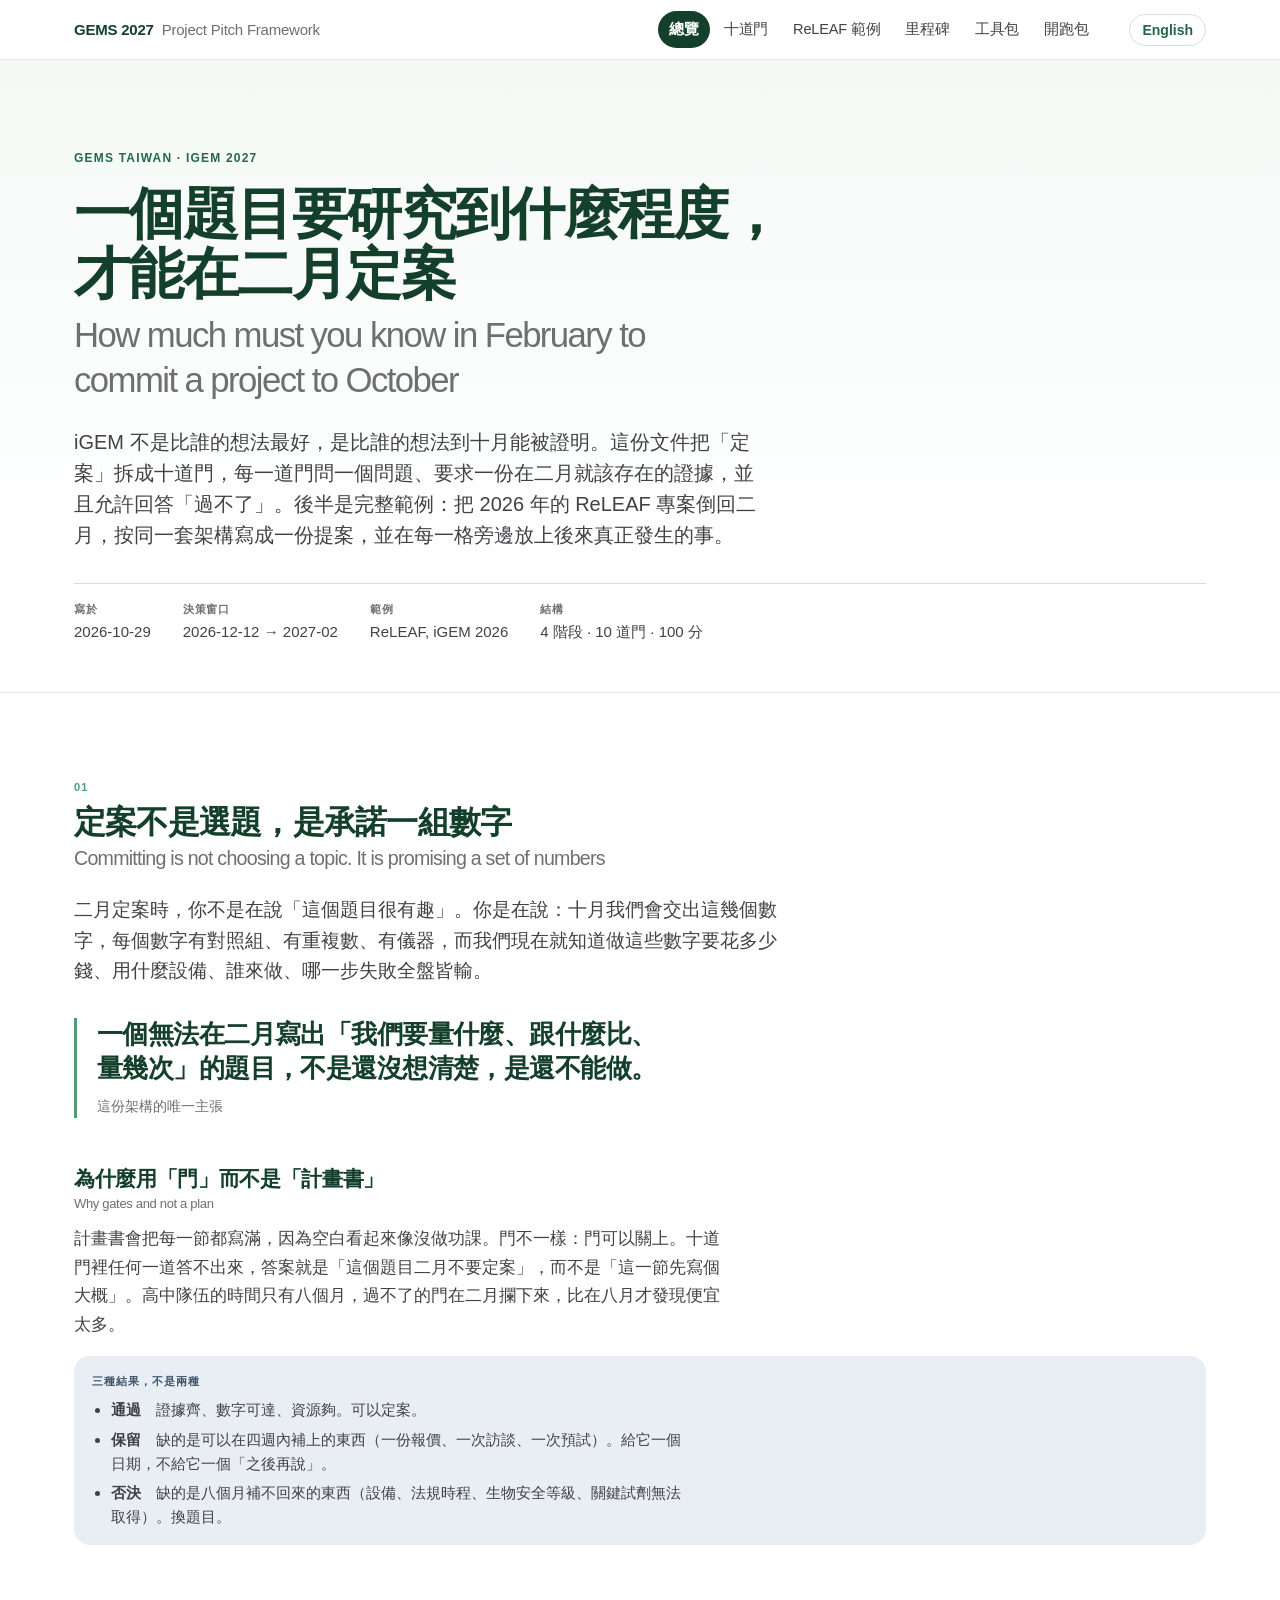
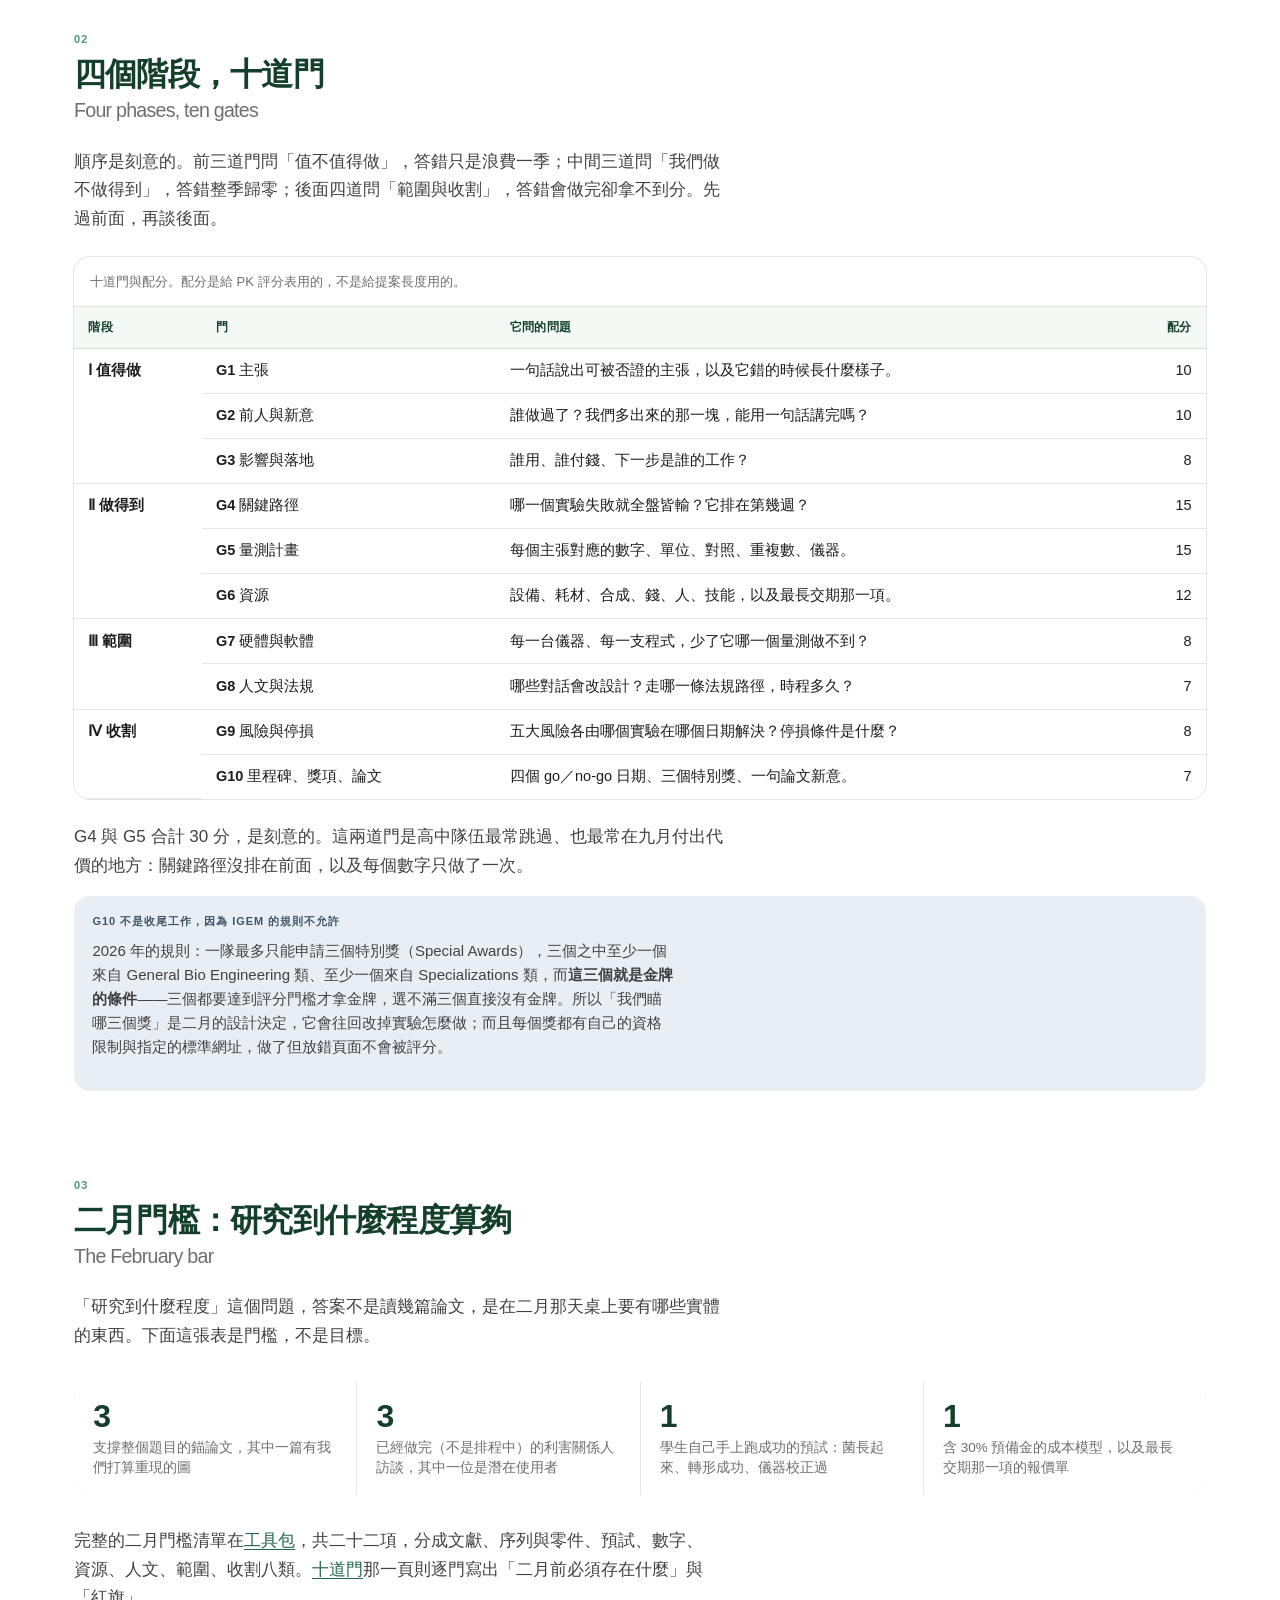
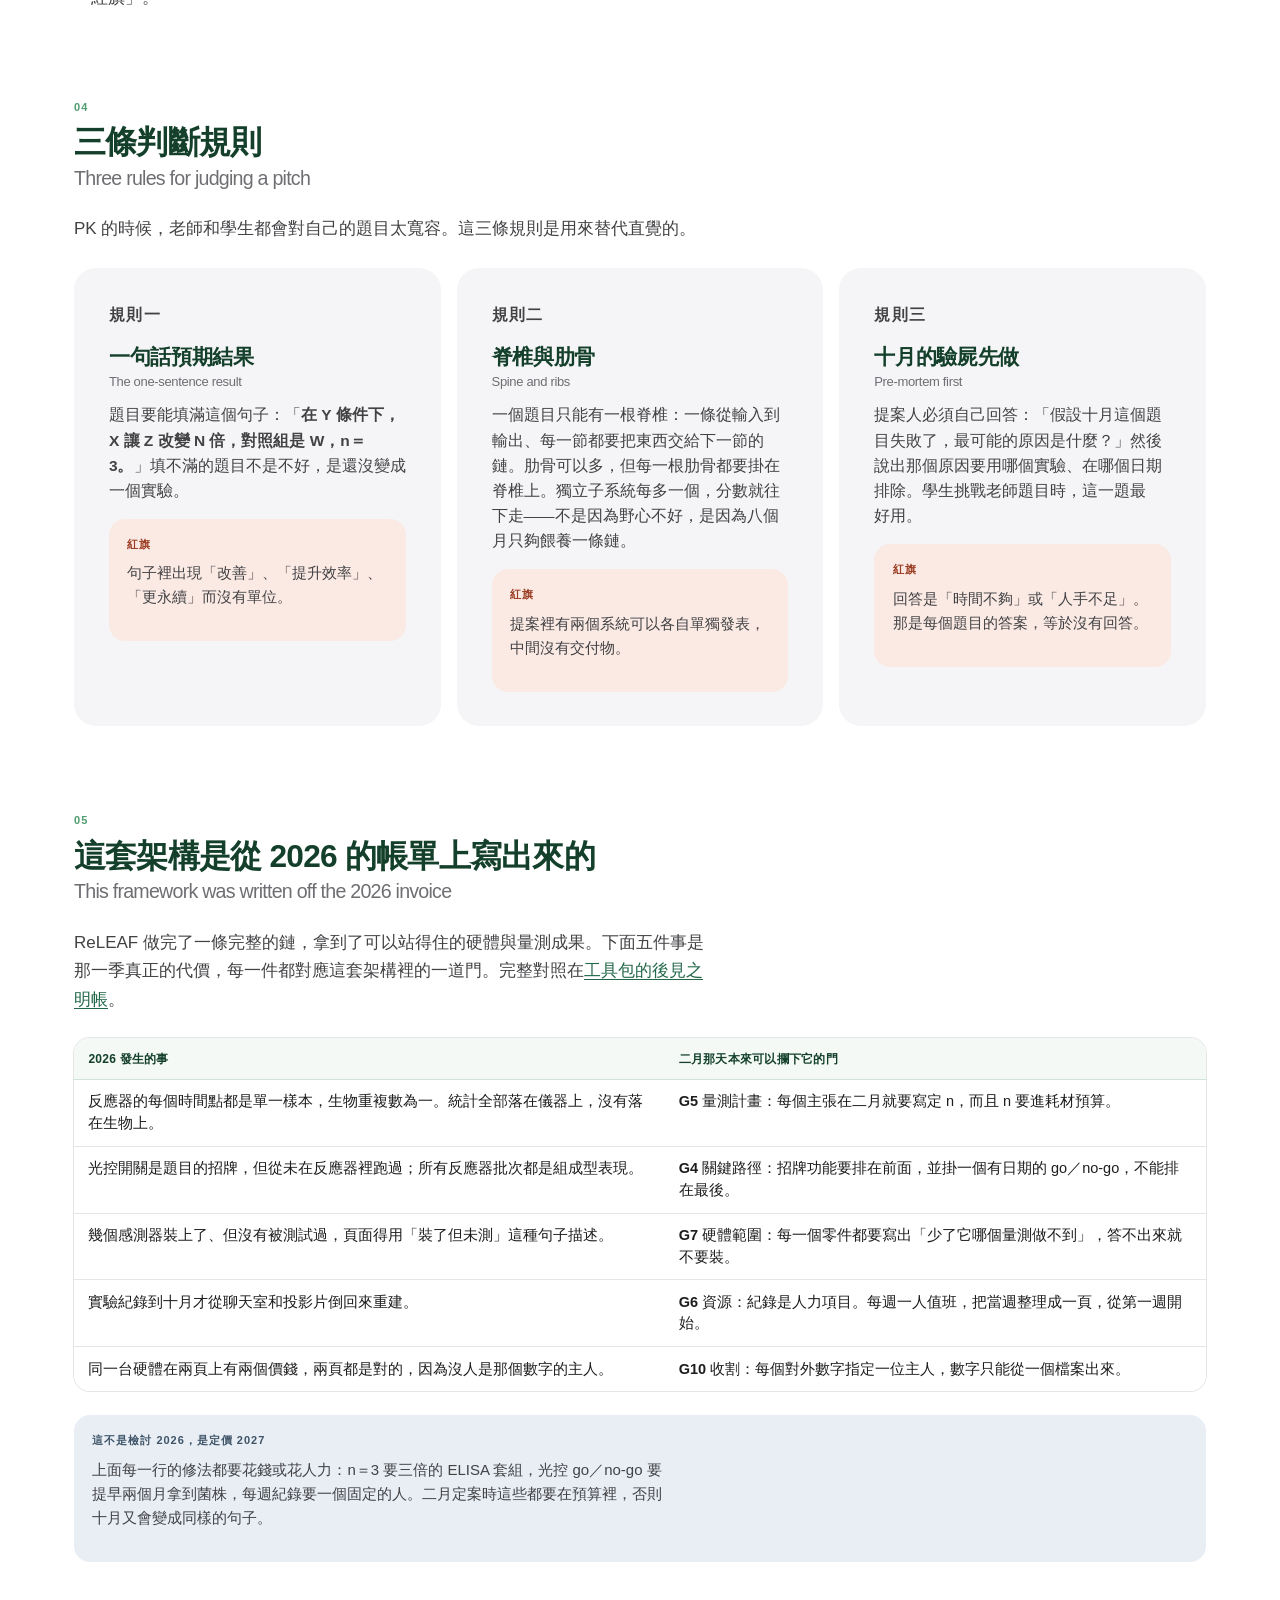
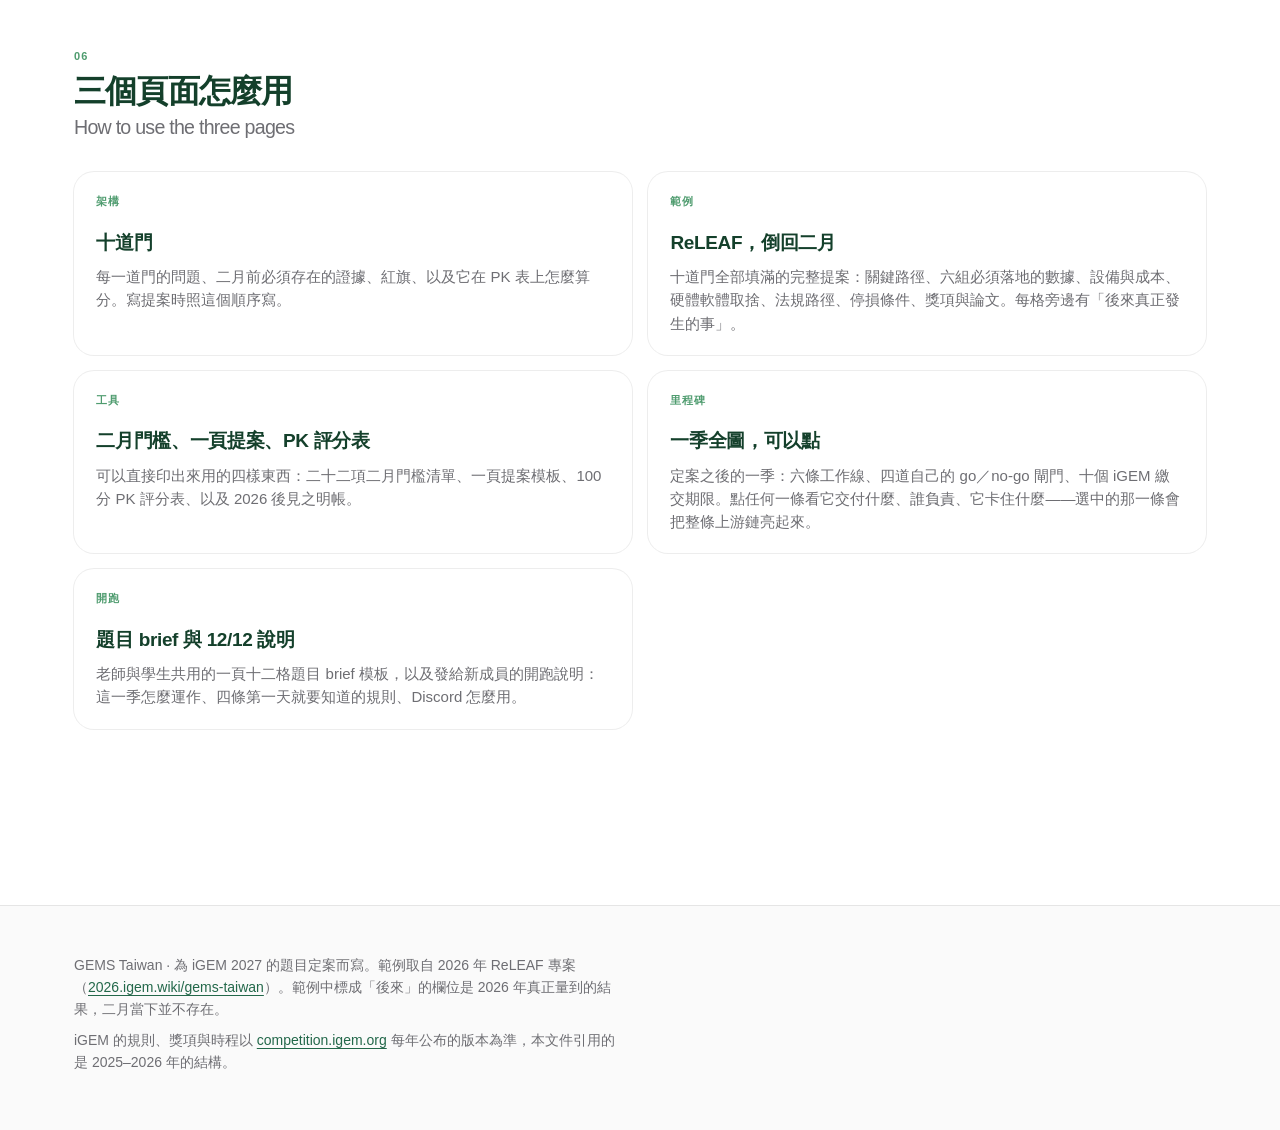
==== commit a000ceb6: "An interactive season chart, and the kick-off pack The season chart is one data block and three view" ====
--- a/index.html
+++ b/index.html
@@ -15,8 +15,10 @@
     <nav class="bar__nav" aria-label="Sections">
       <a href="./" aria-current="page"><span class="l-zh">總覽</span><span class="l-en">Overview</span></a>
       <a href="framework/"><span class="l-zh">十道門</span><span class="l-en">The gates</span></a>
-      <a href="releaf/"><span class="l-zh">ReLEAF 範例</span><span class="l-en">Worked example</span></a>
+      <a href="releaf/"><span class="l-zh">ReLEAF 範例</span><span class="l-en">Example</span></a>
+      <a href="milestones/"><span class="l-zh">里程碑</span><span class="l-en">Season chart</span></a>
       <a href="toolkit/"><span class="l-zh">工具包</span><span class="l-en">Toolkit</span></a>
+      <a href="brief/"><span class="l-zh">開跑包</span><span class="l-en">Kick-off</span></a>
     </nav>
     <button class="bar__lang" type="button" data-lang-btn>English</button>
   </div>
@@ -271,10 +273,15 @@
         <p class="t"><span class="l-zh">二月門檻、一頁提案、PK 評分表</span><span class="l-en">The bar, the one-pager, the scorecard</span></p>
         <p class="d"><span class="l-zh">可以直接印出來用的四樣東西：二十二項二月門檻清單、一頁提案模板、100 分 PK 評分表、以及 2026 後見之明帳。</span><span class="l-en">Four printable things: the twenty-two-item February bar, the one-page pitch template, the 100-point PK scorecard, and the 2026 hindsight ledger.</span></p>
       </a>
-      <a href="toolkit/#calendar">
-        <p class="k"><span class="l-zh">時程</span><span class="l-en">Calendar</span></p>
-        <p class="t"><span class="l-zh">12/12 到定案</span><span class="l-en">12 Dec to commitment</span></p>
-        <p class="d"><span class="l-zh">新隊伍開跑到二月定案的九週：基本訓練兩條線、題目探索、PK、以及為什麼要在農曆年前定案。</span><span class="l-en">The nine weeks from kick-off to commitment: two training tracks, project exploration, the PK, and why the decision lands before Lunar New Year.</span></p>
+      <a href="milestones/">
+        <p class="k"><span class="l-zh">里程碑</span><span class="l-en">Season chart</span></p>
+        <p class="t"><span class="l-zh">一季全圖，可以點</span><span class="l-en">The whole season, interactive</span></p>
+        <p class="d"><span class="l-zh">定案之後的一季：六條工作線、四道自己的 go／no-go 閘門、十個 iGEM 繳交期限。點任何一條看它交付什麼、誰負責、它卡住什麼——選中的那一條會把整條上游鏈亮起來。</span><span class="l-en">The season after the commitment: six tracks, four go/no-go gates the team owns, ten iGEM deadlines. Click any row for what it delivers, who owns it and what waits on it — and it lights its whole upstream chain.</span></p>
+      </a>
+      <a href="brief/">
+        <p class="k"><span class="l-zh">開跑</span><span class="l-en">Kick-off</span></p>
+        <p class="t"><span class="l-zh">題目 brief 與 12/12 說明</span><span class="l-en">The brief and the 12 Dec handout</span></p>
+        <p class="d"><span class="l-zh">老師與學生共用的一頁十二格題目 brief 模板，以及發給新成員的開跑說明：這一季怎麼運作、四條第一天就要知道的規則、Discord 怎麼用。</span><span class="l-en">The twelve-box project brief that instructors and students both fill in, and the handout for new members: how the season works, the four day-one rules, and how Discord is used.</span></p>
       </a>
     </div>
   </section>
